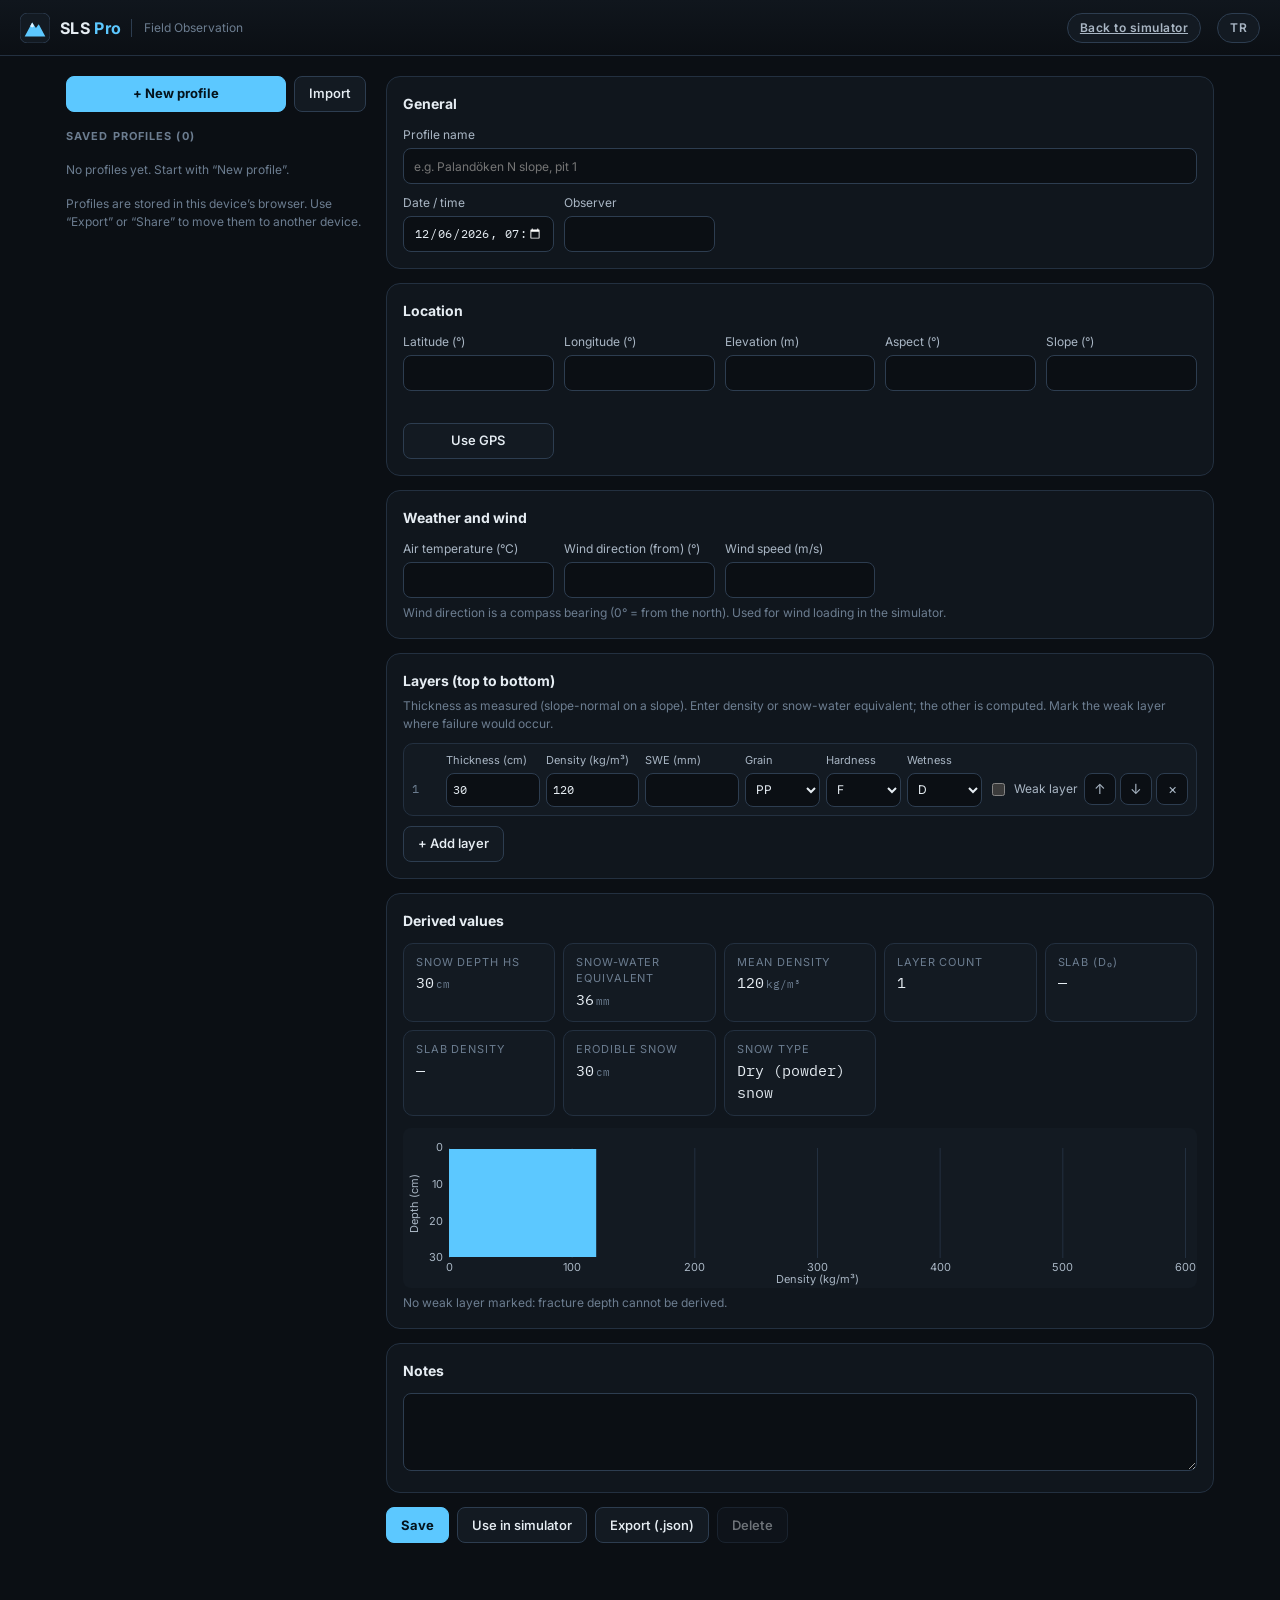
==== saha.html @ 037d600e "SLS Pro 0.4.0 — saha platformu, T30+T300 bölgeleme, sürüklenme, toz bulutu, KML/KMZ - Akış sınıra ul" ====
<!doctype html>
<html lang="tr">
<head>
  <meta charset="utf-8">
  <meta name="viewport" content="width=device-width, initial-scale=1">
  <title>SLS Pro Saha</title>
  <meta name="description" content="SLS Pro — kar profili saha rasat girişi">
  <meta name="theme-color" content="#0b0f14">
  <link rel="icon" href="data:image/svg+xml,%3Csvg xmlns='http://www.w3.org/2000/svg' viewBox='0 0 32 32'%3E%3Crect width='32' height='32' rx='8' fill='%230b0f14'/%3E%3Cpath d='M5 25 13 10l4 6 3-4 7 13z' fill='%235cc8ff'/%3E%3Cpath d='M13 10l-2.2 4.2 2.2 1.2 2.1-1.4z' fill='%23dff3ff'/%3E%3C/svg%3E">
  <link rel="preconnect" href="https://fonts.googleapis.com">
  <link rel="preconnect" href="https://fonts.gstatic.com" crossorigin>
  <link href="https://fonts.googleapis.com/css2?family=IBM+Plex+Mono:wght@400;500&family=Inter:wght@400;500;600;700&display=swap" rel="stylesheet">
  <link rel="stylesheet" href="css/app.css">
  <link rel="stylesheet" href="css/field.css">
</head>
<body class="field-page">
  <header class="topbar">
    <a class="brand" href="index.html">
      <svg class="brand-mark" viewBox="0 0 32 32" aria-hidden="true">
        <rect width="32" height="32" rx="8" fill="#131a22" stroke="#2d3d50"/>
        <path d="M5 25 13 10l4 6 3-4 7 13z" fill="#5cc8ff"/>
        <path d="M13 10l-2.2 4.2 2.2 1.2 2.1-1.4z" fill="#dff3ff"/>
      </svg>
      <span class="brand-name">SLS <b>Pro</b></span>
      <span class="brand-tag" data-i18n="field.tag"></span>
    </a>
    <span class="spacer"></span>
    <a class="chip" href="index.html#/avalanche" data-i18n="field.toSim"></a>
    <button class="chip" id="lang" type="button" aria-label="Language"><span data-i18n="lang.switch"></span></button>
  </header>
  <main id="field"></main>

  <script src="js/i18n.js"></script>
  <script src="js/release-notes.js"></script>
  <script src="js/core/snowpack.js"></script>
  <script src="js/field/field.js"></script>
</body>
</html>
---- css/app.css ----
/* SLS Pro — arayüz */
:root {
  --bg: #0b0f14;
  --bg-2: #10161d;
  --panel: #131a22;
  --panel-2: #18212b;
  --line: #233040;
  --line-2: #2d3d50;
  --text: #e6edf3;
  --text-2: #a9b6c4;
  --text-3: #6c7d90;
  --accent: #5cc8ff;
  --accent-2: #2a9fd8;
  --accent-ink: #04131c;
  --ok: #4fd18b;
  --warn: #f3b33e;
  --danger: #ff6b5e;
  --snow: #dff3ff;
  --radius: 10px;
  --radius-lg: 14px;
  --shadow: 0 10px 30px rgba(0, 0, 0, .35);
  --font: 'Inter', system-ui, -apple-system, 'Segoe UI', Roboto, sans-serif;
  --mono: 'IBM Plex Mono', ui-monospace, 'Cascadia Mono', Consolas, monospace;
  color-scheme: dark;
}

* { box-sizing: border-box; }
html, body { height: 100%; margin: 0; }
body {
  background: var(--bg);
  color: var(--text);
  font: 14px/1.5 var(--font);
  -webkit-font-smoothing: antialiased;
}
button, input, select { font: inherit; color: inherit; }
#app { height: calc(100% - 56px); }
button { cursor: pointer; }
.mono { font-family: var(--mono); font-feature-settings: 'zero' 1; }
.hidden { display: none !important; }

/* ---------- Ortak başlık ---------- */
.topbar {
  height: 56px;
  display: flex; align-items: center; gap: 16px;
  padding: 0 20px;
  border-bottom: 1px solid var(--line);
  background: linear-gradient(180deg, var(--bg-2), var(--bg));
}
.brand { display: flex; align-items: center; gap: 10px; text-decoration: none; color: var(--text); }
.brand-mark { width: 30px; height: 30px; }
.brand-name { font-weight: 700; letter-spacing: .02em; font-size: 16px; }
.brand-name b { color: var(--accent); font-weight: 700; }
.brand-tag { color: var(--text-3); font-size: 12px; border-left: 1px solid var(--line-2); padding-left: 12px; }
.topbar .spacer { flex: 1; }
.chip {
  display: inline-flex; align-items: center; gap: 6px;
  height: 30px; padding: 0 12px;
  border: 1px solid var(--line-2); border-radius: 999px;
  background: var(--panel); color: var(--text-2);
  font-size: 12px; font-weight: 600; letter-spacing: .04em;
}
button.chip:hover { border-color: var(--accent-2); color: var(--text); }
.ver { color: var(--text-3); font-size: 12px; background: none; border: 0; padding: 4px 8px; border-radius: 6px; font-family: var(--mono); }
.ver:hover { color: var(--text); background: var(--panel); }

/* ---------- Sürüm notları ---------- */
.modal-backdrop { position: fixed; inset: 0; z-index: 50; display: grid; place-items: center; padding: 16px; background: rgba(4, 8, 12, .6); backdrop-filter: blur(3px); }
.modal { width: min(640px, 100%); max-height: min(80vh, 720px); display: flex; flex-direction: column; background: var(--panel); border: 1px solid var(--line-2); border-radius: var(--radius-lg); box-shadow: var(--shadow); }
.modal-head { display: flex; align-items: center; justify-content: space-between; padding: 16px 20px; border-bottom: 1px solid var(--line); }
.modal-head h2 { margin: 0; font-size: 17px; }
.modal-x { width: 32px; height: 32px; border-radius: 8px; border: 1px solid var(--line-2); background: var(--bg-2); font-size: 18px; line-height: 1; color: var(--text-2); }
.modal-x:hover { color: var(--text); border-color: var(--accent-2); }
.modal-body { overflow-y: auto; padding: 8px 20px 20px; }
.release { padding-top: 14px; }
.release + .release { border-top: 1px solid var(--line); margin-top: 14px; }
.release-head .badge { text-transform: none; }
.release-head { display: flex; align-items: center; gap: 10px; flex-wrap: wrap; }
.release-date { margin-left: auto; color: var(--text-3); font-size: 12px; }
.release ul { margin: 10px 0 0; padding-left: 18px; color: var(--text-2); font-size: 13.5px; }
.release li { margin-bottom: 6px; }

/* ---------- Başlatıcı ---------- */
.launcher { min-height: 100%; padding: 48px 24px 64px; }
.launcher-inner { max-width: 1180px; margin: 0 auto; }
.hero h1 { font-size: 30px; line-height: 1.2; margin: 0 0 8px; letter-spacing: -.01em; }
.hero p { color: var(--text-2); margin: 0 0 28px; max-width: 640px; }

.core-strip {
  display: flex; align-items: center; gap: 16px;
  padding: 16px 18px; margin-bottom: 28px;
  border: 1px solid var(--line); border-radius: var(--radius-lg);
  background:
    radial-gradient(600px 120px at 0% 0%, rgba(92, 200, 255, .10), transparent 70%),
    var(--panel);
}
.core-strip .core-icon {
  flex: none; width: 44px; height: 44px; border-radius: 10px;
  display: grid; place-items: center;
  background: rgba(92, 200, 255, .12); color: var(--accent);
}
.core-strip .eyebrow { font-size: 11px; text-transform: uppercase; letter-spacing: .12em; color: var(--text-3); }
.core-strip .name { font-weight: 650; }
.core-strip .desc { color: var(--text-2); font-size: 13px; }

.modules { display: grid; grid-template-columns: repeat(auto-fill, minmax(300px, 1fr)); gap: 16px; }
.module {
  position: relative; text-align: left;
  display: flex; flex-direction: column; gap: 10px;
  padding: 20px; min-height: 196px;
  border: 1px solid var(--line); border-radius: var(--radius-lg);
  background: var(--panel);
  transition: border-color .15s, transform .15s, background .15s;
}
.module .m-icon {
  width: 46px; height: 46px; border-radius: 12px;
  display: grid; place-items: center;
  background: var(--panel-2); color: var(--text-2);
}
.module h3 { margin: 4px 0 0; font-size: 17px; }
.module p { margin: 0; color: var(--text-2); font-size: 13px; flex: 1; }
.module .m-foot { display: flex; align-items: center; justify-content: space-between; }
.badge {
  display: inline-flex; align-items: center; gap: 6px;
  font-size: 11px; font-weight: 600; letter-spacing: .06em; text-transform: uppercase;
  padding: 3px 8px; border-radius: 6px;
  background: var(--panel-2); color: var(--text-3);
}
.badge.ok { background: rgba(79, 209, 139, .12); color: var(--ok); }
.badge .dot { width: 6px; height: 6px; border-radius: 50%; background: currentColor; }

.module.active {
  border-color: rgba(92, 200, 255, .45);
  background:
    radial-gradient(420px 200px at 100% 0%, rgba(92, 200, 255, .14), transparent 70%),
    var(--panel);
}
.module.active .m-icon { background: rgba(92, 200, 255, .14); color: var(--accent); }
.module.active:hover { transform: translateY(-2px); border-color: var(--accent); }
.module.active .open { color: var(--accent); font-weight: 600; font-size: 13px; display: inline-flex; gap: 6px; align-items: center; }
.module.disabled { cursor: not-allowed; opacity: .55; }
.module.disabled h3 { color: var(--text-2); }

.launcher-foot { margin-top: 36px; color: var(--text-3); font-size: 12px; }

/* ---------- Çalışma alanı ---------- */
.workspace { height: 100%; display: grid; grid-template-columns: 400px 1fr; }
.workspace > * { min-height: 0; }
.sidebar {
  overflow-y: auto;
  border-right: 1px solid var(--line);
  background: var(--bg-2);
  display: flex; flex-direction: column;
}
.crumb { display: flex; align-items: center; gap: 8px; color: var(--text-2); font-size: 13px; }
.crumb button { background: none; border: 0; color: var(--text-2); padding: 4px 6px; border-radius: 6px; display: inline-flex; gap: 6px; align-items: center; }
.crumb button:hover { color: var(--text); background: var(--panel); }
.crumb .cur { color: var(--text); font-weight: 600; }

.stepper { display: flex; gap: 4px; padding: 14px 16px; border-bottom: 1px solid var(--line); }
.step {
  flex: 1; min-width: 0;
  display: flex; flex-direction: column; align-items: flex-start; gap: 6px;
  font-size: 11px; color: var(--text-3);
}
button.step { background: none; border: 0; padding: 0; text-align: left; font: inherit; font-size: 11px; color: var(--text-3); }
button.step.avail { cursor: pointer; }
button.step.avail:hover .lbl { color: var(--text); }
button.step:disabled { cursor: default; opacity: .6; }
.step .bar { height: 3px; width: 100%; border-radius: 2px; background: var(--line); }
.step .lbl { white-space: nowrap; overflow: hidden; text-overflow: ellipsis; max-width: 100%; }
.step.current { color: var(--text); font-weight: 600; }
.step.current .bar { background: var(--accent); }
.step.done .bar { background: var(--ok); }
.step.locked .lbl::after { content: ' 🔒'; font-size: 9px; }

.section { padding: 18px 16px; border-bottom: 1px solid var(--line); }
.section h2 { font-size: 15px; margin: 0 0 4px; }
.section h4 {
  font-size: 11px; text-transform: uppercase; letter-spacing: .1em;
  color: var(--text-3); margin: 0 0 10px; font-weight: 600;
}
.muted { color: var(--text-2); font-size: 13px; margin: 0; }
.hint { color: var(--text-3); font-size: 12px; margin: 6px 0 0; }

.src-list { display: grid; gap: 8px; }
.src {
  display: grid; grid-template-columns: 18px 1fr; gap: 10px;
  padding: 12px; text-align: left;
  border: 1px solid var(--line); border-radius: var(--radius);
  background: var(--panel);
}
.src:hover { border-color: var(--line-2); }
.src.sel { border-color: var(--accent); background: rgba(92, 200, 255, .06); }
.src.off { opacity: .55; }
.src .radio { width: 16px; height: 16px; margin-top: 2px; border-radius: 50%; border: 2px solid var(--line-2); }
.src.sel .radio { border-color: var(--accent); box-shadow: inset 0 0 0 3px var(--panel), inset 0 0 0 8px var(--accent); }
.src .t { display: flex; align-items: center; gap: 8px; font-weight: 600; }
.src .d { color: var(--text-2); font-size: 12px; margin-top: 2px; }
.tag { font-size: 10px; font-weight: 600; letter-spacing: .05em; text-transform: uppercase; padding: 1px 6px; border-radius: 4px; background: var(--panel-2); color: var(--text-3); }
.tag.ok { color: var(--ok); background: rgba(79, 209, 139, .1); }
.tag.warn { color: var(--warn); background: rgba(243, 179, 62, .1); }

.row { display: flex; gap: 8px; align-items: center; }
.btn {
  height: 36px; padding: 0 14px;
  display: inline-flex; align-items: center; justify-content: center; gap: 8px;
  border-radius: 8px; border: 1px solid var(--line-2);
  background: var(--panel); color: var(--text);
  font-weight: 550; font-size: 13px; white-space: nowrap;
}
.btn:hover:not(:disabled) { border-color: var(--accent-2); }
.btn:disabled { opacity: .45; cursor: not-allowed; }
.btn.primary { background: var(--accent); border-color: var(--accent); color: var(--accent-ink); font-weight: 700; }
.btn.primary:hover:not(:disabled) { background: #7fd6ff; }
.btn.block { width: 100%; }
.btn.on { border-color: var(--accent); color: var(--accent); }
.input, .select {
  height: 36px; padding: 0 10px; min-width: 0;
  border-radius: 8px; border: 1px solid var(--line-2);
  background: var(--bg); color: var(--text);
}
.input:focus, .select:focus { outline: none; border-color: var(--accent-2); box-shadow: 0 0 0 3px rgba(92, 200, 255, .15); }
.input { flex: 1; }

.seg { display: grid; grid-auto-flow: column; grid-auto-columns: 1fr; border: 1px solid var(--line-2); border-radius: 8px; overflow: hidden; }
.seg button { height: 34px; border: 0; background: var(--panel); color: var(--text-2); font-size: 13px; border-right: 1px solid var(--line-2); }
.seg button:last-child { border-right: 0; }
.seg button.sel { background: rgba(92, 200, 255, .14); color: var(--accent); font-weight: 600; }

.kv { display: grid; grid-template-columns: auto 1fr; gap: 6px 14px; font-size: 13px; margin-top: 12px; }
.kv dt { color: var(--text-3); }
.kv dd { margin: 0; text-align: right; font-family: var(--mono); font-size: 12.5px; }

.drop {
  display: grid; place-items: center; text-align: center; gap: 4px;
  padding: 22px 12px; border: 1.5px dashed var(--line-2); border-radius: var(--radius);
  color: var(--text-2); cursor: pointer; background: var(--panel);
}
.drop.over, .drop:hover { border-color: var(--accent); color: var(--text); }
.drop .fn { font-family: var(--mono); color: var(--accent); font-size: 12px; word-break: break-all; }

.progress { margin-top: 12px; }
.progress .track { height: 6px; border-radius: 3px; background: var(--line); overflow: hidden; }
.progress .fill { height: 100%; width: 0; background: linear-gradient(90deg, var(--accent-2), var(--accent)); transition: width .15s; }
.progress .lbl { display: flex; justify-content: space-between; font-size: 12px; color: var(--text-2); margin-top: 6px; }

.alert { margin-top: 12px; padding: 10px 12px; border-radius: 8px; font-size: 13px; border: 1px solid rgba(255, 107, 94, .4); background: rgba(255, 107, 94, .08); color: #ffb3ab; }

.stats { display: grid; grid-template-columns: 1fr 1fr; gap: 8px; }
.stat { padding: 10px 12px; border-radius: var(--radius); background: var(--panel); border: 1px solid var(--line); }
.stat .k { font-size: 11px; color: var(--text-3); text-transform: uppercase; letter-spacing: .08em; }
.stat .v { font-family: var(--mono); font-size: 15px; margin-top: 2px; }
.stat .v small { color: var(--text-3); font-size: 11px; margin-left: 2px; }
.stat.wide { grid-column: 1 / -1; }

.hist { display: grid; gap: 6px; margin-top: 4px; }
.hist .hrow { display: grid; grid-template-columns: 64px 1fr 44px; gap: 8px; align-items: center; font-size: 12px; }
.hist .hrow span:first-child { color: var(--text-3); font-family: var(--mono); }
.hist .hrow span:last-child { text-align: right; font-family: var(--mono); color: var(--text-2); }
.hist .hbar { height: 8px; border-radius: 4px; background: var(--line); overflow: hidden; }
.hist .hbar i { display: block; height: 100%; background: var(--text-3); border-radius: 4px; }
.hist .hrow.crit span:first-child { color: var(--warn); }
.hist .hrow.crit .hbar i { background: var(--warn); }

.toggles { display: grid; gap: 4px; }
.toggle { display: flex; align-items: center; justify-content: space-between; padding: 6px 0; font-size: 13px; }
.switch { position: relative; width: 34px; height: 20px; flex: none; }
.switch input { opacity: 0; width: 0; height: 0; position: absolute; }
.switch span { position: absolute; inset: 0; border-radius: 999px; background: var(--line-2); transition: .15s; }
.switch span::after { content: ''; position: absolute; width: 14px; height: 14px; left: 3px; top: 3px; border-radius: 50%; background: var(--text); transition: .15s; }
.switch input:checked + span { background: var(--accent-2); }
.switch input:checked + span::after { transform: translateX(14px); }
.switch input:focus-visible + span { box-shadow: 0 0 0 3px rgba(92, 200, 255, .3); }

.stack { display: grid; gap: 8px; }
.sidebar-foot { margin-top: auto; padding: 14px 16px; font-size: 11px; color: var(--text-3); }
.sidebar-foot details summary { cursor: pointer; color: var(--text-2); }
.sidebar-foot ul { padding-left: 16px; margin: 8px 0 0; }
.sidebar-foot li { margin-bottom: 6px; }
.sidebar-foot a { color: var(--accent); }

/* ---------- Harita ---------- */
.map-wrap { position: relative; min-width: 0; }
#map { position: absolute; inset: 0; }
.map-wrap.drawing #map .maplibregl-canvas { cursor: crosshair; }
.map-hint {
  position: absolute; top: 14px; left: 50%; transform: translateX(-50%);
  padding: 8px 14px; border-radius: 999px; font-size: 13px;
  background: rgba(11, 15, 20, .85); border: 1px solid var(--accent-2); color: var(--text);
  backdrop-filter: blur(6px); pointer-events: none; z-index: 2;
}
.map-panel {
  position: absolute; z-index: 2;
  background: rgba(19, 26, 34, .92); border: 1px solid var(--line-2);
  border-radius: var(--radius); box-shadow: var(--shadow); backdrop-filter: blur(8px);
}
.legend { left: 12px; bottom: 34px; padding: 10px 12px; font-size: 12px; min-width: 150px; }
.legend h5 { margin: 0 0 6px; font-size: 11px; text-transform: uppercase; letter-spacing: .08em; color: var(--text-3); }
.legend .li { display: flex; align-items: center; gap: 8px; margin: 3px 0; font-family: var(--mono); font-size: 11.5px; }
.legend .sw { width: 14px; height: 10px; border-radius: 2px; }
.coords { left: 12px; top: 12px; padding: 4px 10px; font-family: var(--mono); font-size: 11.5px; color: var(--text-2); white-space: nowrap; }
.view-ctl { right: 12px; top: 12px; display: flex; flex-direction: column; overflow: hidden; }
.view-ctl button { width: 40px; height: 36px; border: 0; background: transparent; color: var(--text-2); font-size: 12px; font-weight: 700; border-bottom: 1px solid var(--line-2); }
.view-ctl button:last-child { border-bottom: 0; }
.view-ctl button:hover { color: var(--text); background: var(--panel-2); }
.view-ctl button.on { color: var(--accent); }

.maplibregl-ctrl-attrib { background: rgba(11, 15, 20, .75) !important; color: var(--text-3); font-size: 10.5px; }
.maplibregl-ctrl-attrib a { color: var(--text-2) !important; }
.maplibregl-ctrl-attrib-button { filter: invert(1); }
.maplibregl-ctrl-group { background: var(--panel) !important; border: 1px solid var(--line-2); }
.maplibregl-ctrl-group button + button { border-top-color: var(--line-2) !important; }
.maplibregl-ctrl-icon { filter: invert(.85); }
.maplibregl-ctrl-scale { background: rgba(11, 15, 20, .7); color: var(--text-2); border-color: var(--text-3); }

/* ---------- Duyarlı ---------- */
@media (max-width: 900px) {
  .brand-tag, .ver { display: none; }
  .topbar { padding: 0 16px; }
  .launcher { padding: 28px 16px 48px; }
  .hero h1 { font-size: 24px; }
  .core-strip { align-items: flex-start; }
  .modules { grid-template-columns: 1fr; }
  #app { height: auto; }
  .workspace { grid-template-columns: 1fr; grid-template-rows: 55vh auto; height: auto; }
  .map-wrap { order: -1; height: 55vh; }
  .sidebar { border-right: 0; overflow: visible; }
}

/* ---------- Çığ adımları ---------- */
.stat .v.sm { font-family: var(--font); font-size: 13px; }
.btn.danger { background: rgba(255, 107, 94, .14); border-color: rgba(255, 107, 94, .6); color: #ffb3ab; font-weight: 700; }
.btn.danger:hover:not(:disabled) { border-color: var(--danger); }
.seg-wrap { grid-auto-flow: row; grid-template-columns: repeat(auto-fit, minmax(96px, 1fr)); }
.seg-wrap button { border-bottom: 1px solid var(--line-2); height: auto; min-height: 34px; padding: 6px 8px; line-height: 1.3; }
.param { margin-bottom: 12px; }
.param-head { display: flex; justify-content: space-between; font-size: 13px; margin-bottom: 4px; }
.param-head span { color: var(--accent); font-size: 12.5px; }
.range { width: 100%; accent-color: var(--accent); }
.zones { display: grid; gap: 6px; font-size: 13px; }
.zones div { display: grid; grid-template-columns: 14px 1fr auto; gap: 10px; align-items: center; }
.zones .sw { width: 14px; height: 10px; border-radius: 2px; }
.zones b { font-weight: 500; font-size: 12.5px; }

/* ---------- Boykesit ve rapor ---------- */
.profile-wrap { position: relative; margin: 0 -4px; }
.profile-wrap canvas { display: block; border-radius: 8px; cursor: crosshair; }
.profile-tip {
  position: absolute; top: 28px; z-index: 2; pointer-events: none;
  display: grid; grid-template-columns: auto auto; gap: 2px 10px; padding: 8px 10px;
  background: rgba(11, 15, 20, .94); border: 1px solid var(--line-2); border-radius: 8px;
  font-size: 11.5px; color: var(--text-2); white-space: nowrap; box-shadow: var(--shadow);
}
.profile-tip b { grid-column: 1 / -1; color: var(--text); font-family: var(--mono); font-weight: 500; margin-bottom: 2px; }
.profile-tip i { font-style: normal; font-family: var(--mono); color: var(--text); text-align: right; }
.field { display: grid; gap: 4px; font-size: 12px; color: var(--text-2); }
.field .input { width: 100%; }
.textarea { height: auto; padding: 8px 10px; resize: vertical; font: inherit; line-height: 1.45; }
.toc { margin: 0 0 14px; padding-left: 20px; color: var(--text-2); font-size: 12.5px; columns: 2; column-gap: 18px; }
.toc li { margin-bottom: 3px; break-inside: avoid; }
.ok-note { margin-top: 12px; padding: 10px 12px; border-radius: 8px; font-size: 13px; border: 1px solid rgba(79, 209, 139, .4); background: rgba(79, 209, 139, .08); color: #9be8bd; }

/* ---------- 0.4.0 ---------- */
.field-link { text-decoration: none; color: inherit; margin-bottom: 12px; border-color: rgba(79, 209, 139, .35);
  background: radial-gradient(600px 120px at 0% 0%, rgba(79, 209, 139, .10), transparent 70%), var(--panel); }
.field-link .core-icon { background: rgba(79, 209, 139, .12); color: var(--ok); }
.field-link:hover { border-color: var(--ok); }
.field-link .open-arrow { margin-left: auto; color: var(--ok); font-weight: 700; font-size: 18px; }
.fgrid2 { display: grid; grid-template-columns: 1fr 1fr; gap: 8px; }
.fgrid2 .field .input { width: 100%; }
.compass { display: grid; grid-template-columns: repeat(8, 1fr); gap: 4px; margin-top: 8px; }
.compass button { height: 30px; border-radius: 6px; border: 1px solid var(--line-2); background: var(--panel); color: var(--text-2); font-size: 11.5px; font-weight: 600; }
.compass button.sel { border-color: var(--accent); color: var(--accent); background: rgba(92, 200, 255, .1); }
.ptable { width: 100%; border-collapse: collapse; font-size: 12.5px; }
.ptable th, .ptable td { padding: 6px 6px; border-bottom: 1px solid var(--line); text-align: right; }
.ptable th:first-child, .ptable td:first-child { text-align: left; color: var(--text-2); }
.ptable th { color: var(--text-3); font-weight: 600; font-size: 11px; text-transform: uppercase; letter-spacing: .06em; }
.ptable td { font-family: var(--mono); }
.ptable td.sm { font-family: var(--font); font-size: 11px; color: var(--text-2); }
.ptable.assets td:first-child { font-family: var(--font); color: var(--text); }
.ptable.assets td small { display: block; color: var(--text-3); font-size: 11px; }
.ptable.assets td:nth-child(2) { font-family: var(--font); text-align: left; white-space: nowrap; }
.matrix-table td { text-align: center !important; font-family: var(--font); font-size: 12px; }
.matrix-table td:first-child { text-align: left !important; font-family: var(--mono); }
.matrix-table td.zr { background: rgba(220, 38, 38, .22); }
.matrix-table td.zb { background: rgba(37, 99, 235, .22); }
.matrix-table td.zy { background: rgba(250, 204, 21, .18); }
.zdot { display: inline-block; width: 9px; height: 9px; border-radius: 50%; margin-right: 6px; vertical-align: 0; }
.calib { margin-top: 10px; font-size: 13px; }
.calib summary { cursor: pointer; color: var(--text-2); padding: 4px 0; }
.setlist { list-style: none; margin: 6px 0 0; padding: 0; display: grid; gap: 6px; }
.setlist li { display: flex; align-items: center; gap: 6px; padding: 8px; border: 1px solid var(--line); border-radius: 8px; background: var(--panel); }
.setlist li span { flex: 1; min-width: 0; display: grid; }
.setlist small { color: var(--text-3); font-size: 11px; font-family: var(--mono); }
.icon-btn { width: 30px; height: 30px; border-radius: 8px; border: 1px solid var(--line-2); background: var(--bg); color: var(--text-2); font-size: 14px; line-height: 1; flex: none; }
.icon-btn:hover { color: var(--text); border-color: var(--accent-2); }
.info-note { padding: 10px 12px; border-radius: 8px; font-size: 13px; border: 1px solid rgba(92, 200, 255, .35); background: rgba(92, 200, 255, .07); color: #bfe8ff; }
.alert.strong { border-color: var(--danger); background: rgba(255, 107, 94, .14); color: #ffd1cc; margin-top: 0; }
---- css/field.css ----
/* SLS Pro Saha — kar profili girişi */
.field-page #field { height: auto; }
.fld { max-width: 1180px; margin: 0 auto; padding: 20px 16px 64px; display: grid; grid-template-columns: 300px 1fr; gap: 20px; align-items: start; }
.fld-list { position: sticky; top: 16px; display: grid; gap: 10px; }
.fld-list .card { border: 1px solid var(--line); border-radius: var(--radius); background: var(--panel); }
.plist { display: grid; gap: 6px; max-height: 60vh; overflow-y: auto; }
.pitem { display: grid; gap: 2px; padding: 10px 12px; text-align: left; border: 1px solid var(--line); border-radius: var(--radius); background: var(--panel); }
.pitem:hover { border-color: var(--line-2); }
.pitem.sel { border-color: var(--accent); background: rgba(92, 200, 255, .06); }
.pitem .t { font-weight: 600; font-size: 13.5px; }
.pitem .d { color: var(--text-3); font-size: 12px; font-family: var(--mono); }
.fld-main { display: grid; gap: 14px; min-width: 0; }
.fcard { border: 1px solid var(--line); border-radius: var(--radius-lg); background: var(--bg-2); padding: 16px; }
.fcard h3 { margin: 0 0 12px; font-size: 14px; }
.fgrid { display: grid; grid-template-columns: repeat(auto-fill, minmax(150px, 1fr)); gap: 10px; }
.fgrid .field .input, .fgrid .field .select { width: 100%; }
.layers { display: grid; gap: 8px; }
.lrow { display: grid; grid-template-columns: 28px repeat(3, minmax(70px, 1fr)) repeat(3, minmax(64px, .8fr)) auto auto; gap: 6px; align-items: end; padding: 8px; border: 1px solid var(--line); border-radius: var(--radius); background: var(--panel); }
.lrow.weak { border-color: rgba(243, 179, 62, .6); }
.lrow .no { font-family: var(--mono); color: var(--text-3); font-size: 12px; padding-bottom: 9px; }
.lrow .field span { font-size: 11px; }
.lrow .input, .lrow .select { height: 34px; width: 100%; padding: 0 6px; }
.lrow .wk { display: flex; align-items: center; gap: 6px; font-size: 12px; color: var(--text-2); padding-bottom: 8px; white-space: nowrap; }
.lrow .acts { display: flex; gap: 4px; padding-bottom: 2px; }
.icon-btn { width: 32px; height: 32px; border-radius: 8px; border: 1px solid var(--line-2); background: var(--bg); color: var(--text-2); font-size: 14px; line-height: 1; }
.icon-btn:hover { color: var(--text); border-color: var(--accent-2); }
.summary { display: grid; grid-template-columns: repeat(auto-fill, minmax(140px, 1fr)); gap: 8px; }
.profile-chart { width: 100%; display: block; margin-top: 12px; border-radius: 8px; }
.factions { display: flex; flex-wrap: wrap; gap: 8px; }
.ftoast { position: fixed; left: 50%; bottom: 20px; transform: translateX(-50%); z-index: 60; padding: 10px 16px; border-radius: 999px; background: var(--panel-2); border: 1px solid var(--accent-2); font-size: 13px; box-shadow: var(--shadow); }
@media (max-width: 900px) {
  .fld { grid-template-columns: 1fr; padding: 16px 16px 48px; }
  .fld-list { position: static; }
  .plist { max-height: none; }
  .lrow { grid-template-columns: 24px 1fr 1fr 1fr; }
  .lrow .grain, .lrow .hard, .lrow .wet { grid-column: span 1; }
  .lrow .wk { grid-column: 2 / span 2; }
  .lrow .acts { grid-column: 4; justify-content: flex-end; }
}
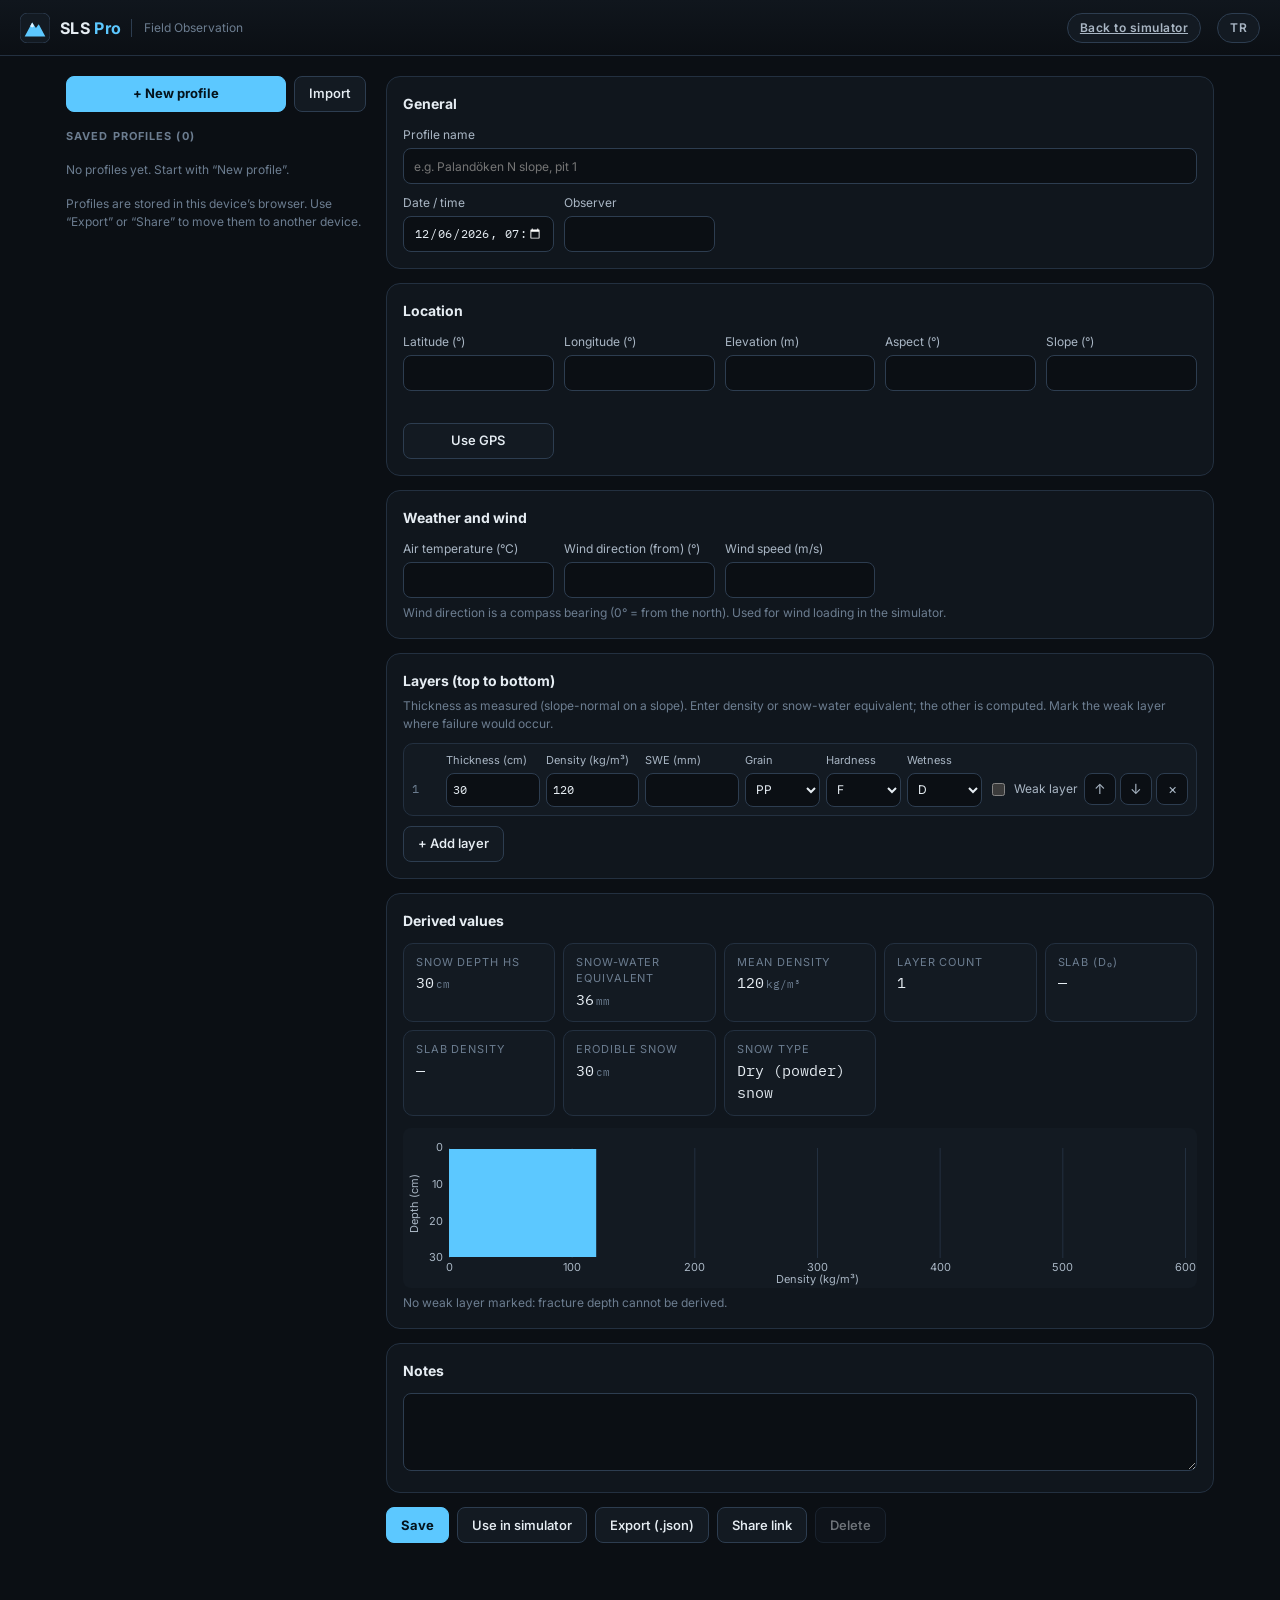
==== commit f62bfdc9: "SLS Pro 0.8.3 — gerçek çığ olaylarıyla doğruluk analizi, iki hata düzeltmesi SPOT6 2018 (22 vaka) kö" ====
--- a/saha.html
+++ b/saha.html
@@ -10,8 +10,8 @@
   <link rel="preconnect" href="https://fonts.googleapis.com">
   <link rel="preconnect" href="https://fonts.gstatic.com" crossorigin>
   <link href="https://fonts.googleapis.com/css2?family=IBM+Plex+Mono:wght@400;500&family=Inter:wght@400;500;600;700&display=swap" rel="stylesheet">
-  <link rel="stylesheet" href="css/app.css">
-  <link rel="stylesheet" href="css/field.css">
+  <link rel="stylesheet" href="css/app.css?v=0.8.3">
+  <link rel="stylesheet" href="css/field.css?v=0.8.3">
 </head>
 <body class="field-page">
   <header class="topbar">
@@ -30,9 +30,9 @@
   </header>
   <main id="field"></main>
 
-  <script src="js/i18n.js"></script>
-  <script src="js/release-notes.js"></script>
-  <script src="js/core/snowpack.js"></script>
-  <script src="js/field/field.js"></script>
+  <script src="js/i18n.js?v=0.8.3"></script>
+  <script src="js/release-notes.js?v=0.8.3"></script>
+  <script src="js/core/snowpack.js?v=0.8.3"></script>
+  <script src="js/field/field.js?v=0.8.3"></script>
 </body>
 </html>
--- a/css/app.css
+++ b/css/app.css
@@ -396,3 +396,25 @@
 .icon-btn:hover { color: var(--text); border-color: var(--accent-2); }
 .info-note { padding: 10px 12px; border-radius: 8px; font-size: 13px; border: 1px solid rgba(92, 200, 255, .35); background: rgba(92, 200, 255, .07); color: #bfe8ff; }
 .alert.strong { border-color: var(--danger); background: rgba(255, 107, 94, .14); color: #ffd1cc; margin-top: 0; }
+
+/* ---------- Zaman çizelgesi ---------- */
+.tl-row { display: flex; gap: 10px; align-items: center; }
+.tl-play { width: 42px; height: 38px; padding: 0; flex: none; }
+.tl-row .range { flex: 1; }
+.tl-meta { display: flex; justify-content: space-between; gap: 8px; margin-top: 6px; font-size: 12px; color: var(--text-2); }
+.tl-chart { display: block; margin-top: 8px; border-radius: 6px; cursor: pointer; }
+.tl-opts { display: grid; grid-template-columns: 1.3fr 1fr; gap: 8px; margin-top: 8px; }
+.tl-opts .seg button { height: 30px; font-size: 12px; }
+
+/* ---------- 0.6.0 ---------- */
+.grad { height: 10px; border-radius: 3px; margin: 2px 0 4px; min-width: 150px; }
+.grad-ticks { display: flex; justify-content: space-between; gap: 8px; font-size: 11px; color: var(--text-2); }
+.proj-list li .btn { height: 30px; }
+
+/* Doğrulama / kalibrasyon */
+.info-note.val-good { border-color: rgba(74, 222, 128, .45); background: rgba(74, 222, 128, .08); color: #c7f5d6; }
+.info-note.val-fair { border-color: rgba(250, 204, 21, .45); background: rgba(250, 204, 21, .08); color: #fbe9a6; }
+.info-note.val-poor { border-color: rgba(255, 107, 94, .45); background: rgba(255, 107, 94, .08); color: #ffc2bb; }
+.calib-table th { text-transform: none; letter-spacing: 0; font-size: 12px; }
+.calib-table tr.best td { color: var(--text); font-weight: 700; background: rgba(92, 200, 255, .08); }
+.calib-table td small { font-family: var(--font); color: var(--text-3); font-size: 10.5px; }
